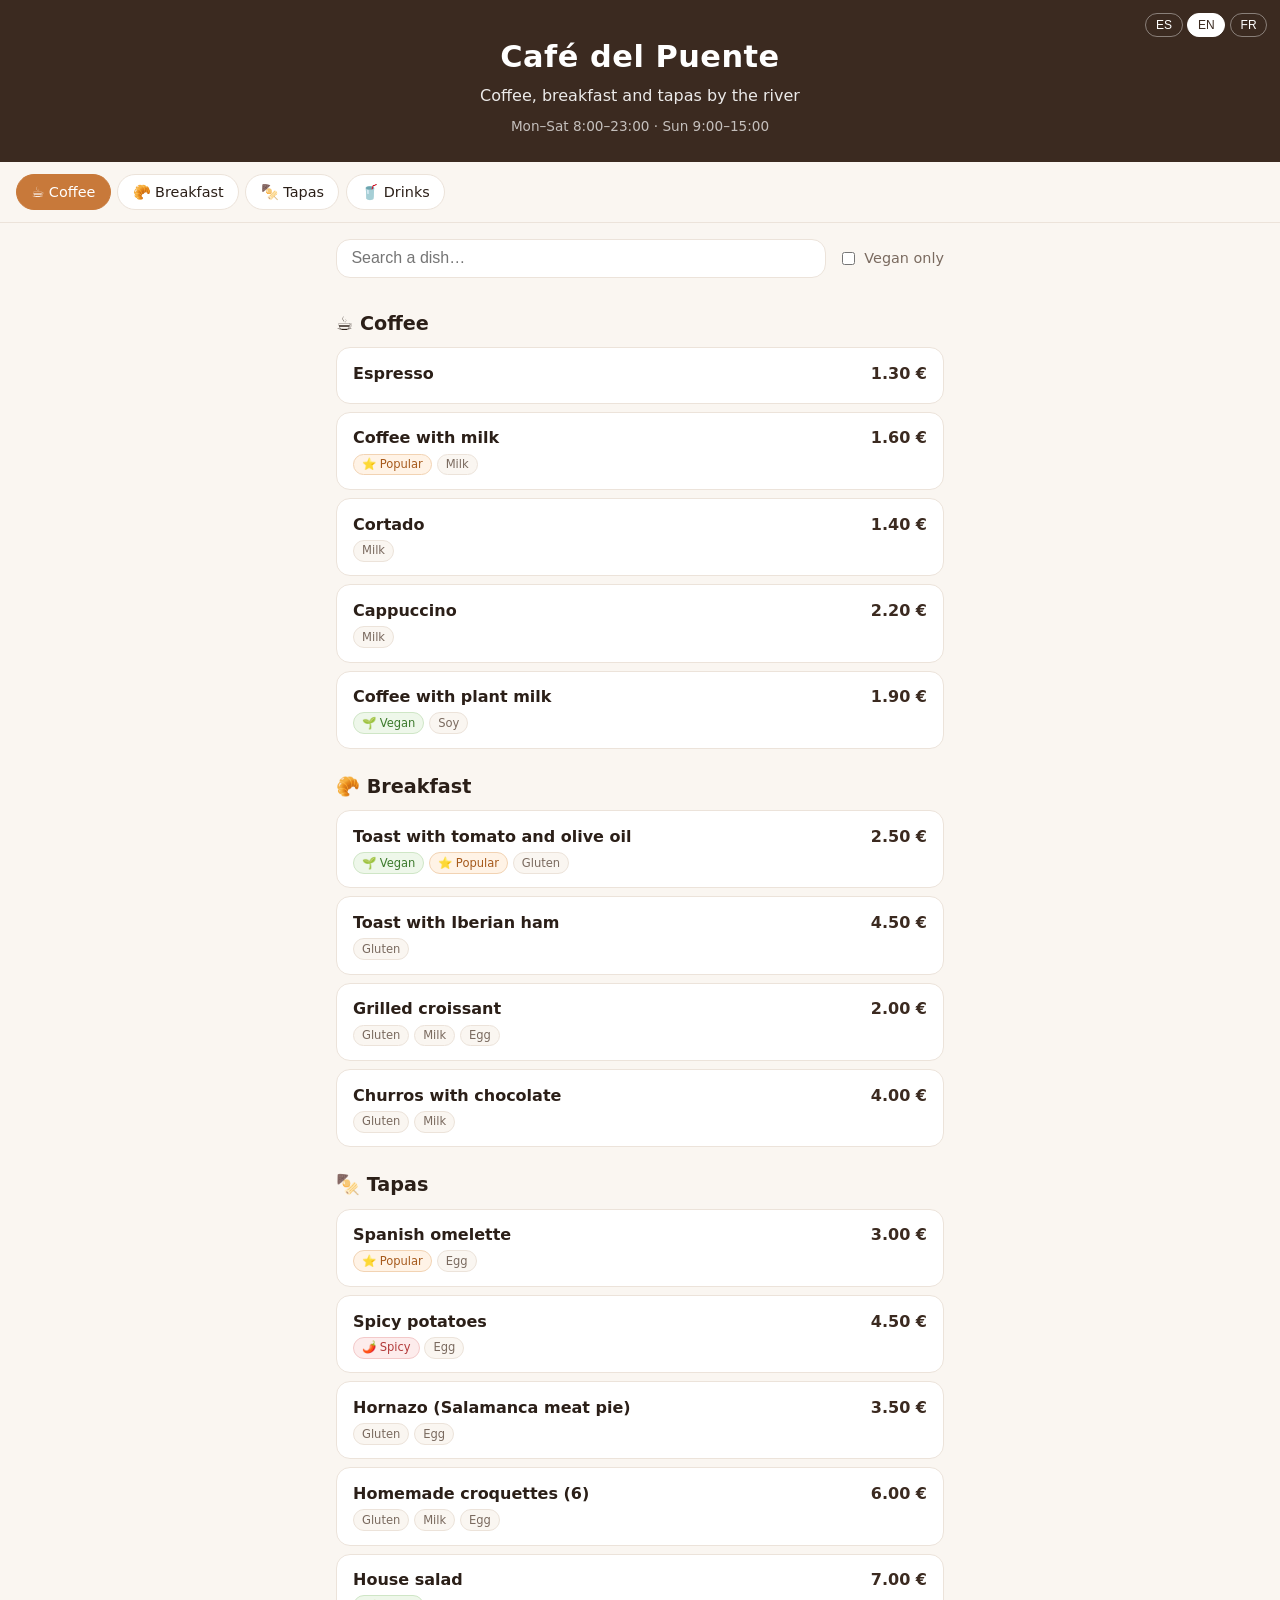
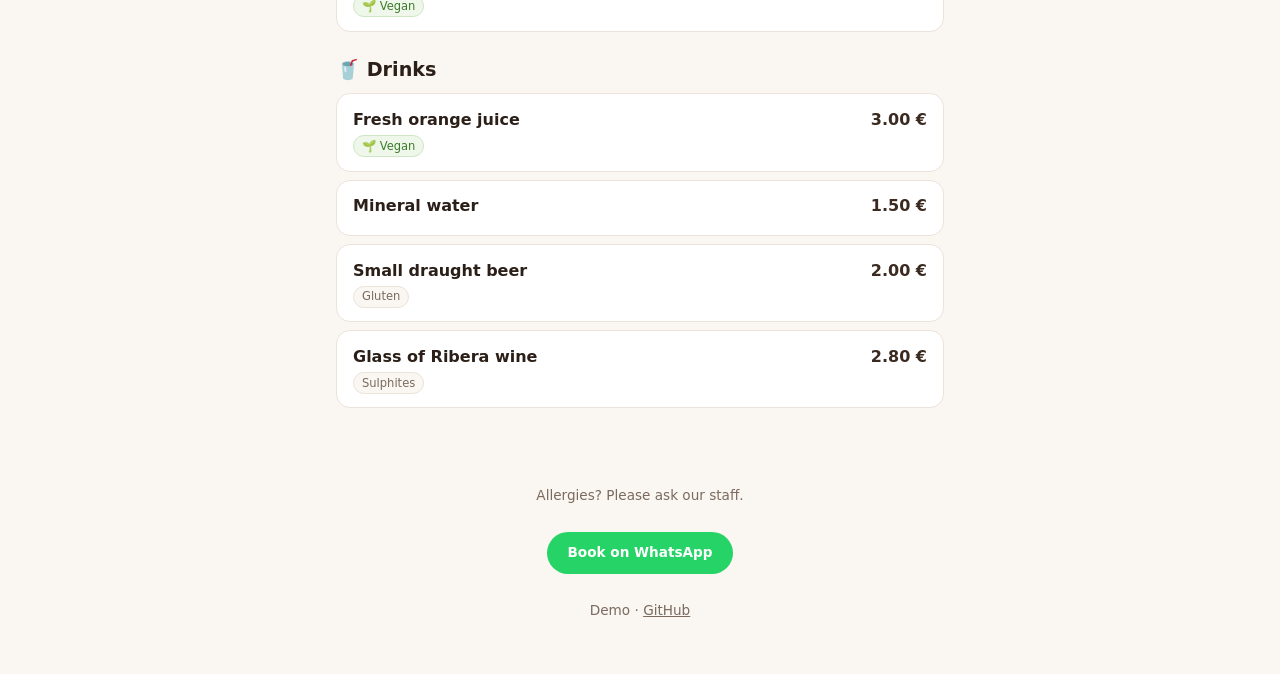
==== index.html @ 038af410 "Menu QR multilingue pour cafés (ES/EN/FR) Co-Authored-By: Claude Opus 5.5 <noreply@anthropic.com> Cl" ====
<!DOCTYPE html>
<html lang="es">
<head>
  <meta charset="UTF-8">
  <meta name="viewport" content="width=device-width, initial-scale=1.0">
  <meta name="description" content="Menú digital con código QR para cafeterías y bares. Multilingüe: español, inglés y francés.">
  <meta name="theme-color" content="#3b2a20">
  <title>Menú · Café del Puente</title>
  <link rel="stylesheet" href="style.css">
</head>
<body>
  <header class="hero">
    <div class="lang" role="group" aria-label="Idioma / Language / Langue">
      <button data-lang="es" aria-pressed="true">ES</button>
      <button data-lang="en" aria-pressed="false">EN</button>
      <button data-lang="fr" aria-pressed="false">FR</button>
    </div>
    <h1 id="cafe-name">Café del Puente</h1>
    <p id="cafe-tagline" class="tagline"></p>
    <p id="cafe-hours" class="hours"></p>
  </header>

  <nav class="tabs" id="tabs" aria-label="Categorías"></nav>

  <div class="tools">
    <input type="search" id="search" autocomplete="off">
    <label class="toggle">
      <input type="checkbox" id="vegan-only">
      <span id="vegan-label"></span>
    </label>
  </div>

  <main id="menu" aria-live="polite"></main>

  <footer class="footer">
    <p id="allergen-note"></p>
    <a id="whatsapp" class="whatsapp" target="_blank" rel="noopener"></a>
    <p class="credit">Demo · <a href="https://github.com/elalamiz605-tech/menu-qr-cafe">GitHub</a></p>
  </footer>

  <script src="app.js"></script>
</body>
</html>
---- style.css ----
:root {
  --bg: #faf6f1;
  --card: #ffffff;
  --ink: #2b1f18;
  --muted: #7a6a5f;
  --brand: #3b2a20;
  --accent: #c8793a;
  --line: #ece3da;
  --radius: 14px;
}

* { box-sizing: border-box; }

body {
  margin: 0;
  font-family: system-ui, -apple-system, "Segoe UI", Roboto, sans-serif;
  background: var(--bg);
  color: var(--ink);
  line-height: 1.45;
}

.hero {
  background: var(--brand);
  color: #fff;
  padding: 2.2rem 1.25rem 1.6rem;
  text-align: center;
  position: relative;
}
.hero h1 { margin: 0 0 .3rem; font-size: 1.9rem; letter-spacing: .5px; }
.tagline { margin: 0; opacity: .9; }
.hours { margin: .6rem 0 0; font-size: .85rem; opacity: .7; }

.lang { position: absolute; top: .8rem; right: .8rem; display: flex; gap: .3rem; }
.lang button {
  background: transparent; color: #fff; border: 1px solid rgba(255,255,255,.4);
  border-radius: 999px; padding: .25rem .6rem; font-size: .75rem; cursor: pointer;
}
.lang button[aria-pressed="true"] { background: #fff; color: var(--brand); border-color: #fff; }

.tabs {
  position: sticky; top: 0; z-index: 5;
  display: flex; gap: .4rem; overflow-x: auto;
  padding: .75rem 1rem; background: var(--bg);
  border-bottom: 1px solid var(--line);
  scrollbar-width: none;
}
.tabs::-webkit-scrollbar { display: none; }
.tabs a {
  flex: 0 0 auto; text-decoration: none; color: var(--ink);
  background: var(--card); border: 1px solid var(--line);
  border-radius: 999px; padding: .4rem .9rem; font-size: .9rem; white-space: nowrap;
}
.tabs a.active { background: var(--accent); color: #fff; border-color: var(--accent); }

.tools {
  max-width: 640px; margin: 1rem auto 0; padding: 0 1rem;
  display: flex; gap: .75rem; align-items: center; flex-wrap: wrap;
}
#search {
  flex: 1 1 200px; padding: .6rem .9rem; font-size: 1rem;
  border: 1px solid var(--line); border-radius: var(--radius); background: var(--card);
}
.toggle { display: flex; align-items: center; gap: .4rem; font-size: .9rem; color: var(--muted); }

main { max-width: 640px; margin: 0 auto; padding: .5rem 1rem 2rem; }

.category { scroll-margin-top: 4rem; margin-top: 1.5rem; }
.category h2 { font-size: 1.2rem; margin: 0 0 .6rem; }

.item {
  background: var(--card); border: 1px solid var(--line); border-radius: var(--radius);
  padding: .85rem 1rem; margin-bottom: .5rem;
  display: flex; justify-content: space-between; gap: 1rem; align-items: flex-start;
}
.item-name { font-weight: 600; }
.item-meta { margin-top: .25rem; display: flex; flex-wrap: wrap; gap: .3rem; }
.badge {
  font-size: .72rem; padding: .1rem .5rem; border-radius: 999px;
  background: var(--bg); color: var(--muted); border: 1px solid var(--line);
}
.badge.popular { background: #fff3e6; color: #a65a1c; border-color: #f2d3b3; }
.badge.vegan { background: #eef7ea; color: #3c7a2c; border-color: #cfe6c6; }
.badge.spicy { background: #fdecec; color: #b23a3a; border-color: #f3c9c9; }
.price { font-weight: 700; color: var(--brand); white-space: nowrap; }

.empty { text-align: center; color: var(--muted); padding: 2rem 0; }

.footer { text-align: center; padding: 1.5rem 1rem 2.5rem; color: var(--muted); font-size: .85rem; }
.whatsapp {
  display: inline-block; margin: .8rem 0; padding: .7rem 1.3rem;
  background: #25d366; color: #fff; text-decoration: none; border-radius: 999px; font-weight: 600;
}
.credit a { color: var(--muted); }

@media print {
  .tabs, .tools, .lang, .whatsapp { display: none; }
  .hero { background: none; color: var(--ink); }
}
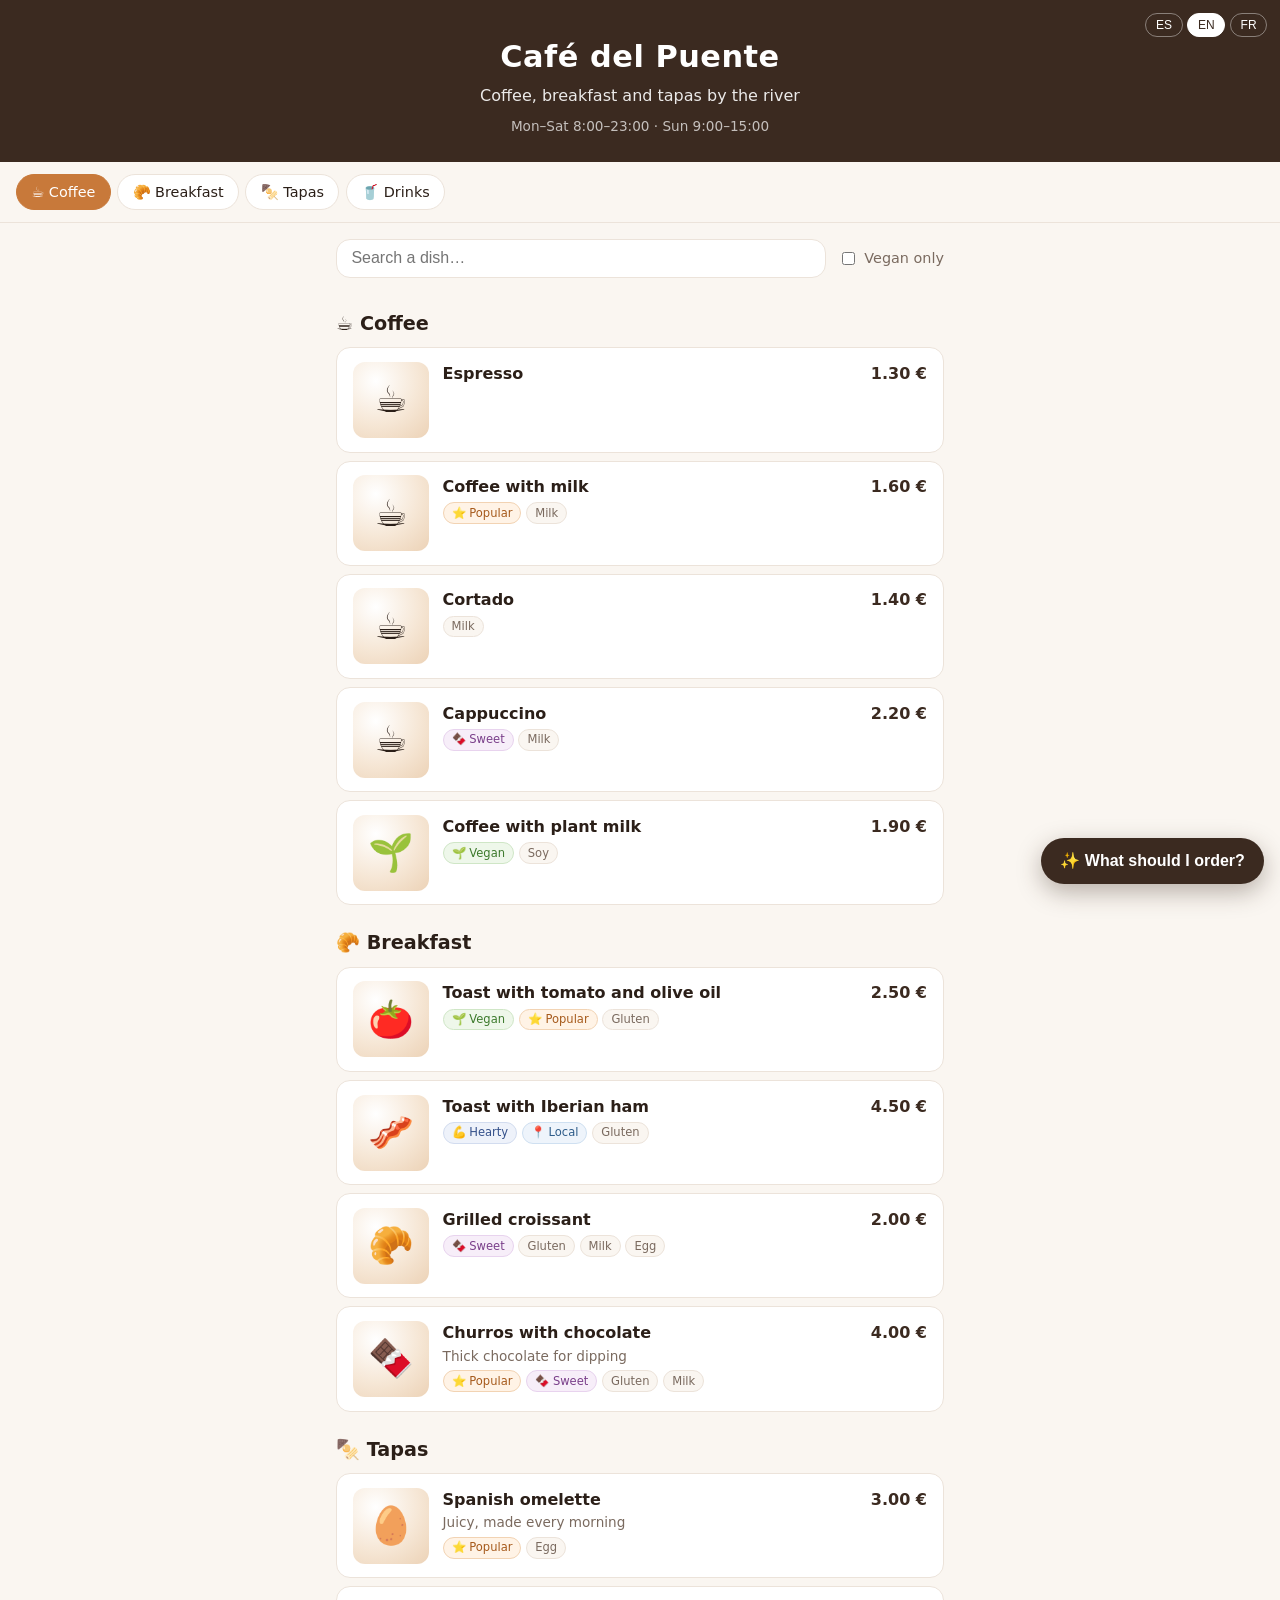
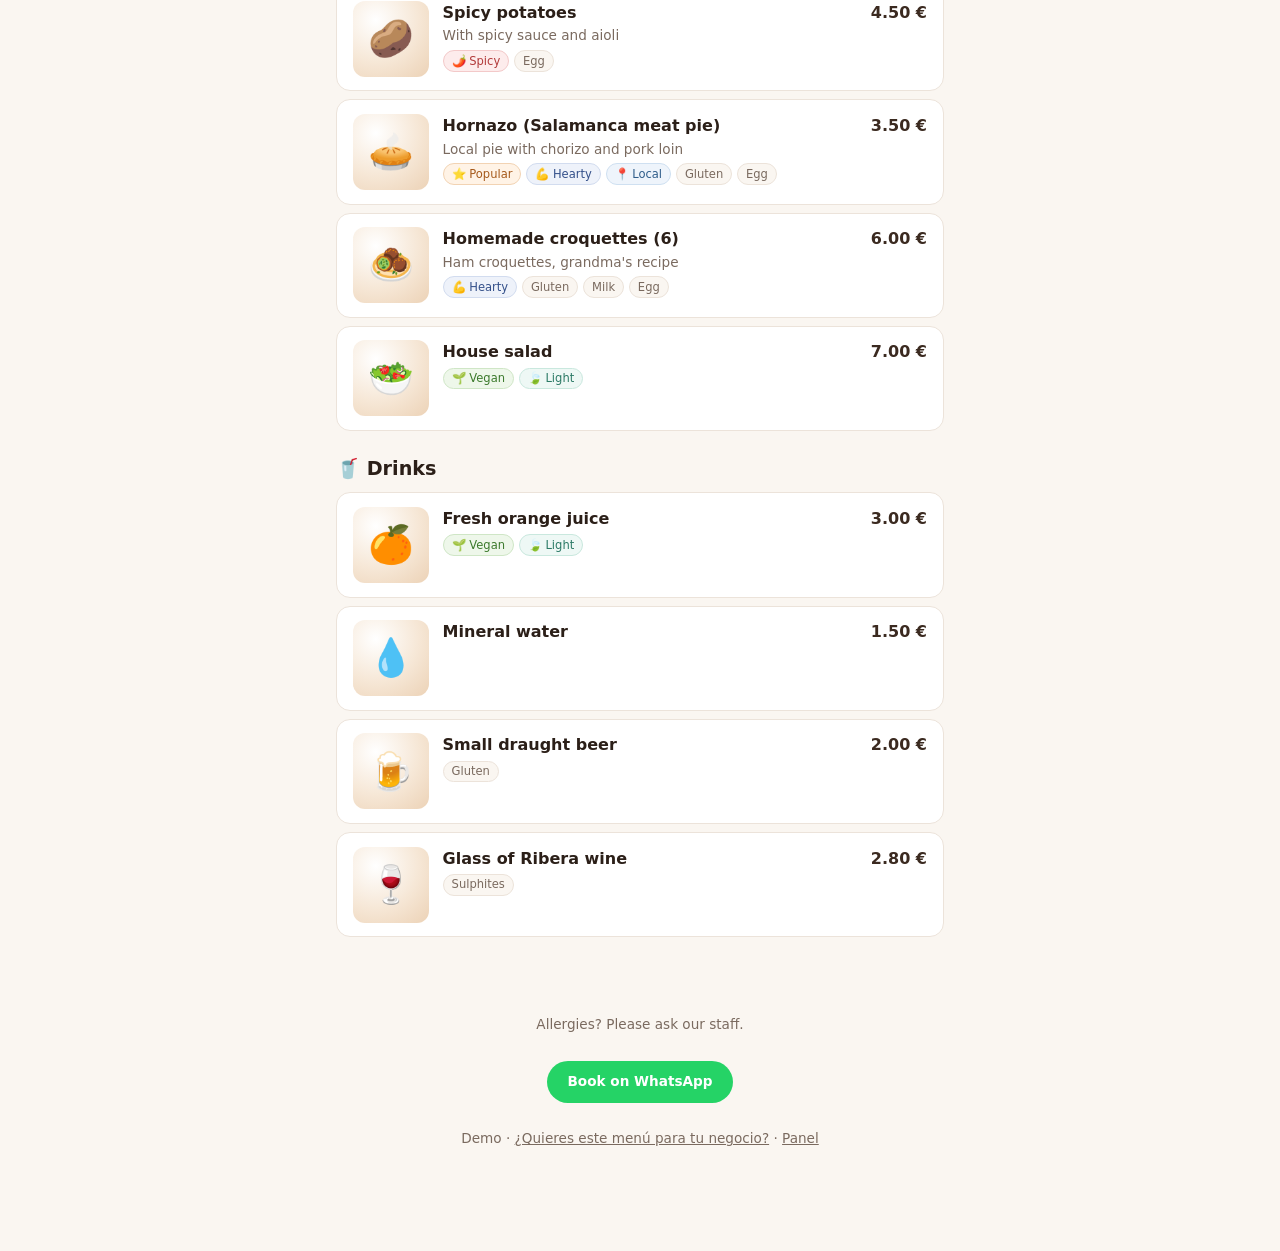
==== commit 1888e6c2: "Asistente ¿Qué pido?, panel del negocio, Google Sheets, fotos, 14 alérgenos y página del servicio Co" ====
--- a/index.html
+++ b/index.html
@@ -9,6 +9,11 @@
   <link rel="stylesheet" href="style.css">
 </head>
 <body>
+  <div id="draft-bar" class="draft-bar" hidden>
+    <span id="draft-text"></span>
+    <button id="draft-reset" type="button"></button>
+  </div>
+
   <header class="hero">
     <div class="lang" role="group" aria-label="Idioma / Language / Langue">
       <button data-lang="es" aria-pressed="true">ES</button>
@@ -35,9 +40,25 @@
   <footer class="footer">
     <p id="allergen-note"></p>
     <a id="whatsapp" class="whatsapp" target="_blank" rel="noopener"></a>
-    <p class="credit">Demo · <a href="https://github.com/elalamiz605-tech/menu-qr-cafe">GitHub</a></p>
+    <p class="credit">Demo · <a href="servicio.html">¿Quieres este menú para tu negocio?</a> · <a href="admin.html">Panel</a></p>
   </footer>
 
+  <button id="ask-open" class="ask-open" type="button"></button>
+
+  <section id="ask-panel" class="ask-panel" hidden aria-labelledby="ask-title">
+    <header class="ask-head">
+      <strong id="ask-title"></strong>
+      <button id="ask-close" class="ask-close" type="button">✕</button>
+    </header>
+    <div id="ask-log" class="ask-log" aria-live="polite"></div>
+    <form id="ask-form" class="ask-form">
+      <input id="ask-input" type="text" autocomplete="off" maxlength="200">
+      <button id="ask-send" type="submit"></button>
+    </form>
+  </section>
+
+  <script src="menu-data.js"></script>
+  <script src="assistant.js"></script>
   <script src="app.js"></script>
 </body>
 </html>
--- a/style.css
+++ b/style.css
@@ -96,3 +96,79 @@
   .tabs, .tools, .lang, .whatsapp { display: none; }
   .hero { background: none; color: var(--ink); }
 }
+
+/* ---------- Fotos de los platos ---------- */
+.item { justify-content: flex-start; align-items: stretch; gap: .85rem; }
+.thumb {
+  flex: 0 0 76px; width: 76px; height: 76px; border-radius: 12px; object-fit: cover;
+}
+.thumb-emoji {
+  display: grid; place-items: center; font-size: 2.3rem;
+  background: radial-gradient(circle at 30% 25%, #fff 0%, #f6e7d6 55%, #ecd2b6 100%);
+}
+.item-body { flex: 1; min-width: 0; }
+.item-top { display: flex; justify-content: space-between; gap: .75rem; }
+.item-desc { margin: .15rem 0 0; font-size: .85rem; color: var(--muted); }
+.badge.sweet { background: #f7eef9; color: #7a3f8a; border-color: #e8d3ee; }
+.badge.hearty { background: #eef2fa; color: #34508a; border-color: #d2dcef; }
+.badge.light { background: #eef8f5; color: #2c7a66; border-color: #c9e8de; }
+.item.flash { animation: flash 1.6s ease; }
+@keyframes flash { 0%, 40% { box-shadow: 0 0 0 3px var(--accent); } 100% { box-shadow: 0 0 0 0 transparent; } }
+
+/* ---------- Barra de vista previa ---------- */
+.draft-bar {
+  background: #fff3cd; color: #6b5300; font-size: .85rem; padding: .5rem 1rem;
+  display: flex; justify-content: center; gap: .75rem; align-items: center; flex-wrap: wrap;
+}
+.draft-bar[hidden] { display: none; }
+.draft-bar button { border: 1px solid #d9b94a; background: #fff; border-radius: 999px; padding: .2rem .7rem; cursor: pointer; }
+
+/* ---------- Asistente ---------- */
+.ask-open {
+  position: fixed; right: 1rem; bottom: 1rem; z-index: 20;
+  background: var(--brand); color: #fff; border: 0; border-radius: 999px;
+  padding: .85rem 1.2rem; font-size: 1rem; font-weight: 600; cursor: pointer;
+  box-shadow: 0 8px 24px rgba(59, 42, 32, .35);
+}
+.ask-open[hidden] { display: none; }
+.ask-panel {
+  position: fixed; inset: auto 0 0 0; z-index: 30; max-width: 520px; margin: 0 auto;
+  height: min(78vh, 620px); background: var(--card);
+  border-radius: 20px 20px 0 0; box-shadow: 0 -10px 40px rgba(0,0,0,.2);
+  display: flex; flex-direction: column;
+}
+.ask-panel[hidden] { display: none; }
+.ask-head {
+  display: flex; justify-content: space-between; align-items: center;
+  padding: .9rem 1rem; border-bottom: 1px solid var(--line);
+}
+.ask-close { border: 0; background: var(--bg); border-radius: 999px; width: 2rem; height: 2rem; cursor: pointer; }
+.ask-log { flex: 1; overflow-y: auto; padding: 1rem; display: flex; flex-direction: column; gap: .7rem; }
+.msg { max-width: 88%; padding: .65rem .85rem; border-radius: 14px; font-size: .95rem; }
+.msg p { margin: 0 0 .4rem; }
+.msg p:last-child { margin-bottom: 0; }
+.msg.bot { background: var(--bg); align-self: flex-start; }
+.msg.me { background: var(--accent); color: #fff; align-self: flex-end; }
+.msg .note { font-size: .8rem; color: var(--muted); margin-top: .4rem; }
+.chips { display: flex; flex-wrap: wrap; gap: .35rem; margin-top: .55rem; }
+.chips.small { margin: 0 0 .4rem; }
+.chip {
+  border: 1px solid var(--line); background: #fff; color: var(--ink);
+  border-radius: 999px; padding: .35rem .7rem; font-size: .85rem; cursor: pointer;
+}
+.chip.on { background: #fff3e6; border-color: #f2d3b3; color: #a65a1c; font-size: .75rem; padding: .15rem .55rem; cursor: default; }
+.pick {
+  display: flex; align-items: center; gap: .6rem; width: 100%; text-align: left;
+  background: #fff; border: 1px solid var(--line); border-radius: 12px;
+  padding: .55rem .7rem; margin-top: .4rem; cursor: pointer; font-size: .95rem; color: var(--ink);
+}
+.pick:hover { border-color: var(--accent); }
+.pick-emoji { font-size: 1.4rem; }
+.pick-name { flex: 1; font-weight: 600; }
+.pick-price { font-weight: 700; color: var(--brand); }
+.ask-form { display: flex; gap: .5rem; padding: .75rem; border-top: 1px solid var(--line); }
+.ask-form input { flex: 1; padding: .65rem .9rem; border: 1px solid var(--line); border-radius: 999px; font-size: 1rem; }
+.ask-form button { background: var(--accent); color: #fff; border: 0; border-radius: 999px; padding: 0 1.1rem; font-weight: 600; cursor: pointer; }
+.footer { padding-bottom: 5.5rem; }
+@media print { .ask-open, .ask-panel, .draft-bar { display: none !important; } }
+.badge.local { background: #eef4fb; color: #2f5d8a; border-color: #cfe0f1; }
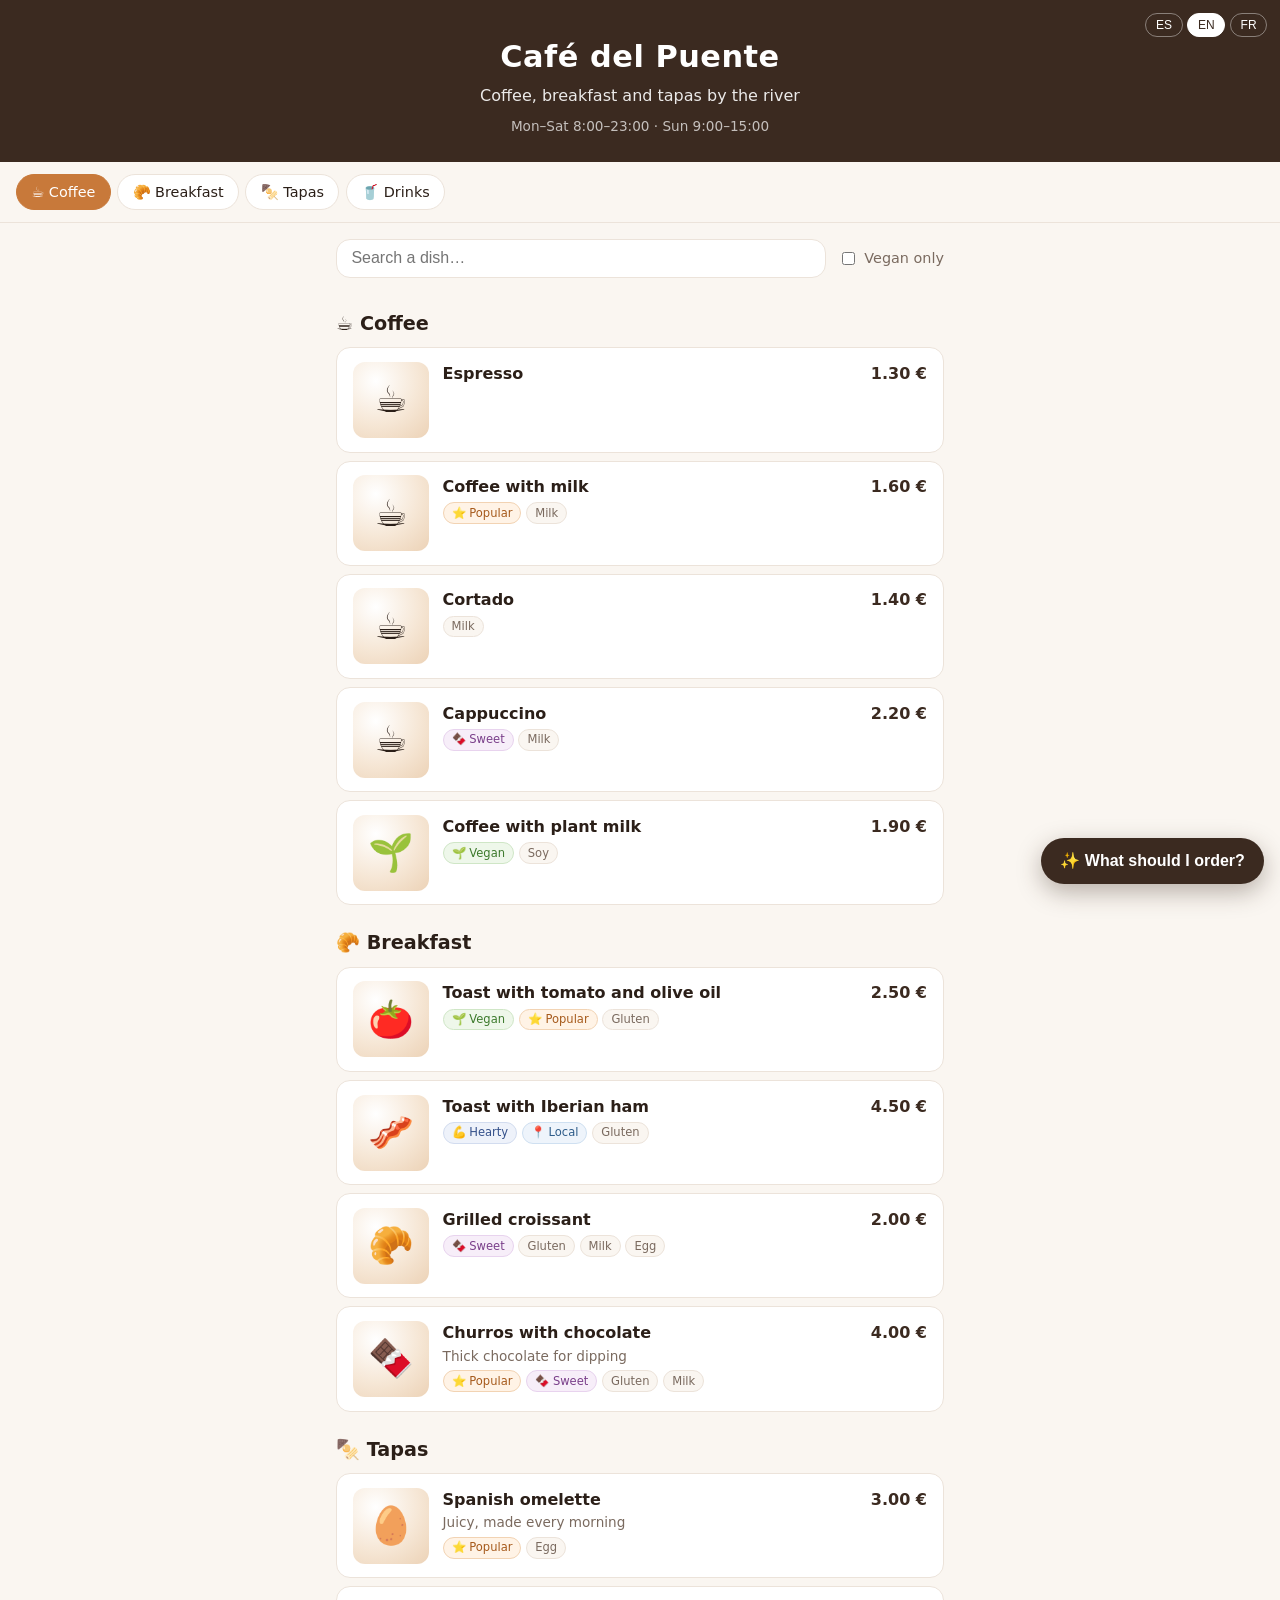
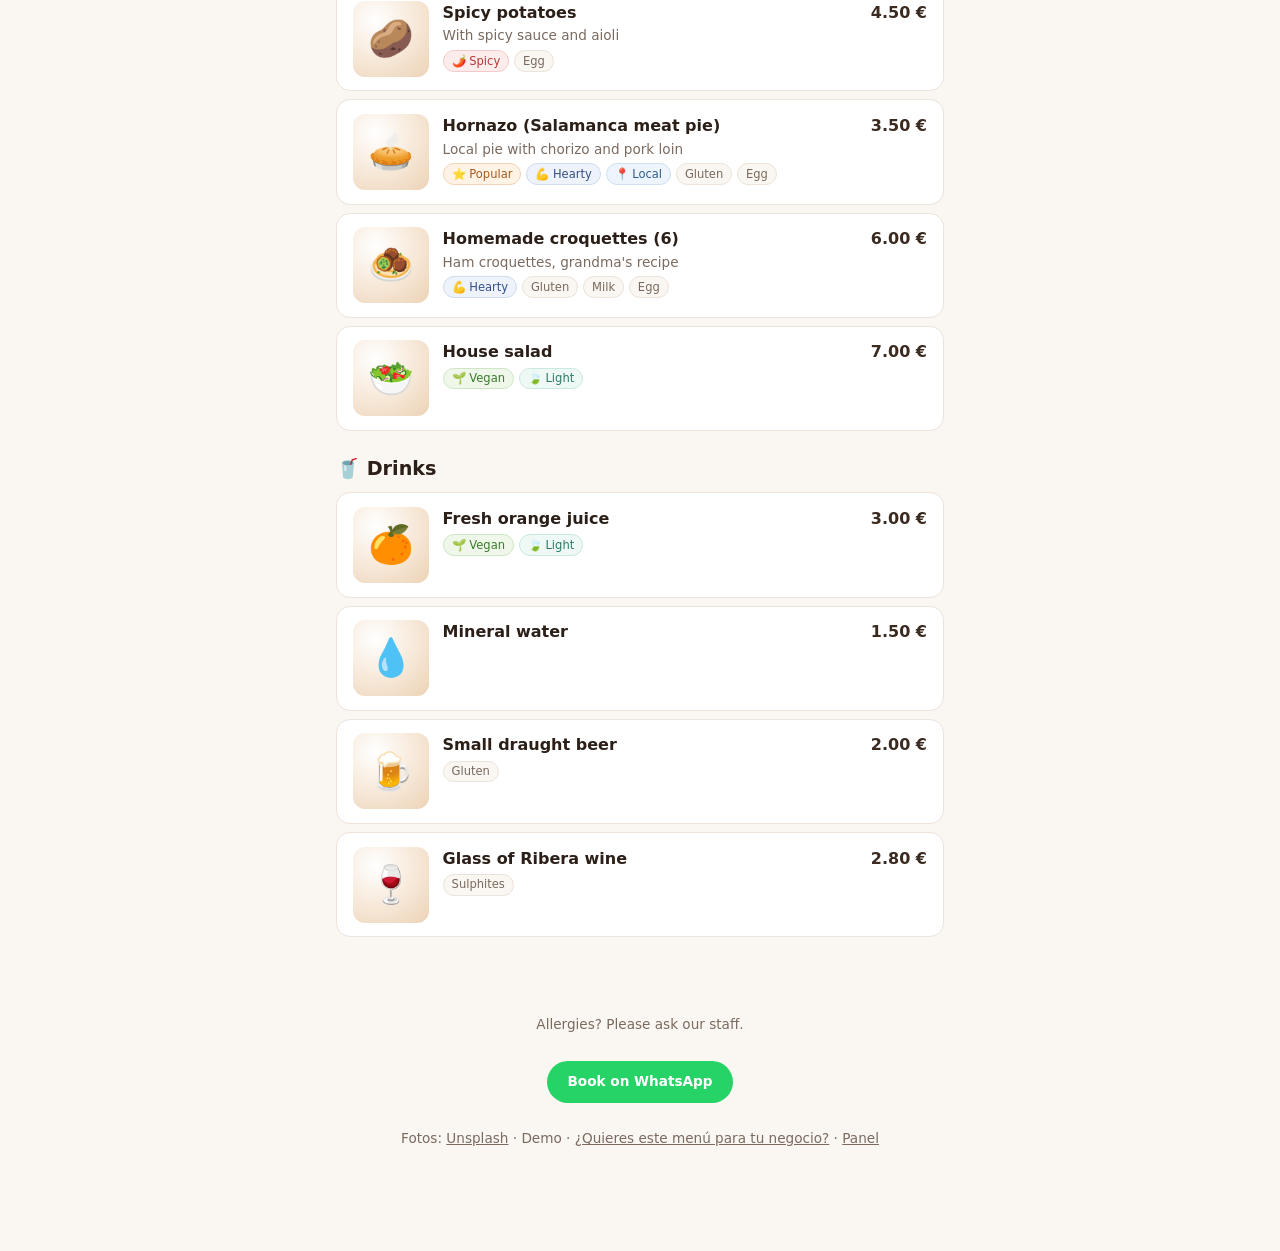
==== commit 64f4ecc9: "Fotos reales de los platos (Unsplash) y emoji de reserva si una foto no carga Co-Authored-By: Claude" ====
--- a/index.html
+++ b/index.html
@@ -40,7 +40,7 @@
   <footer class="footer">
     <p id="allergen-note"></p>
     <a id="whatsapp" class="whatsapp" target="_blank" rel="noopener"></a>
-    <p class="credit">Demo · <a href="servicio.html">¿Quieres este menú para tu negocio?</a> · <a href="admin.html">Panel</a></p>
+    <p class="credit">Fotos: <a href="https://unsplash.com" target="_blank" rel="noopener">Unsplash</a> · Demo · <a href="servicio.html">¿Quieres este menú para tu negocio?</a> · <a href="admin.html">Panel</a></p>
   </footer>
 
   <button id="ask-open" class="ask-open" type="button"></button>
